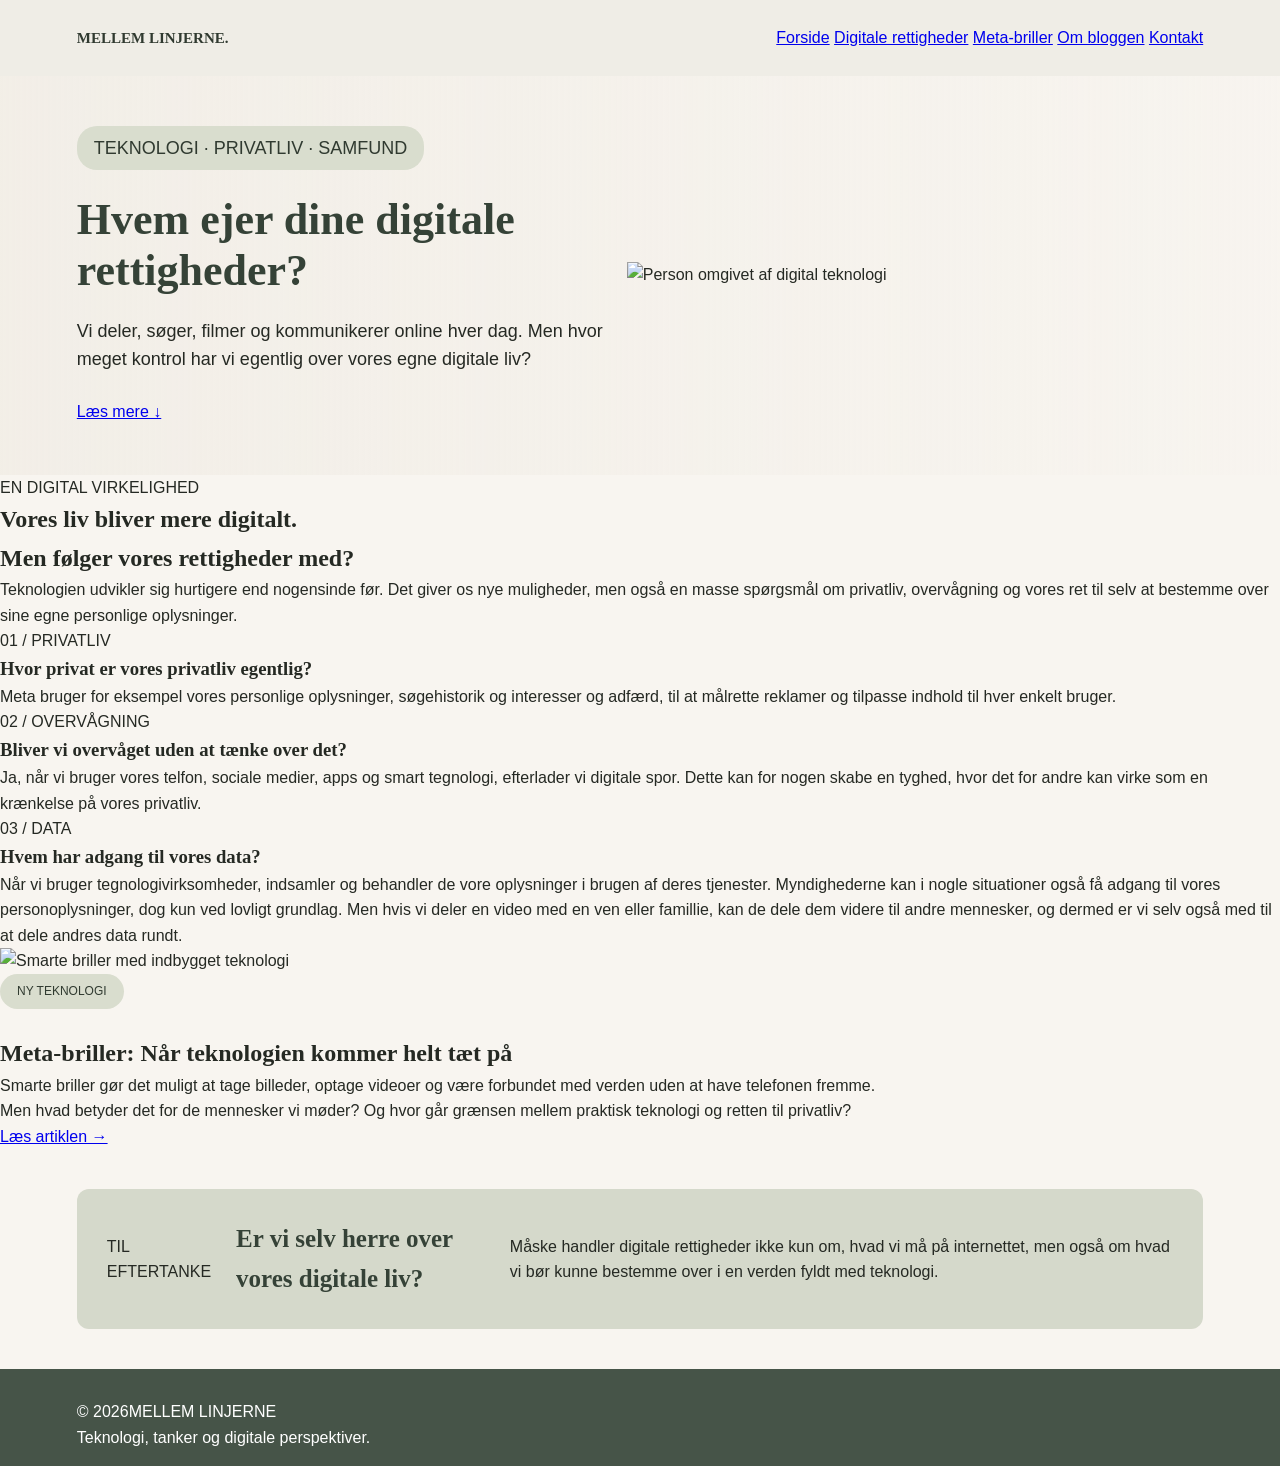
==== digitale-rettigheder.html @ 54dffe52 "Replace om.html with digitale-rettigheder.html content" ====
<!DOCTYPE html>
<html lang="da">
<head>
    <meta charset="UTF-8">
    <meta name="viewport" content="width=device-width, initial-scale=1.0">
    <title>Digitale rettigheder</title>
    <link rel="stylesheet" href="css/style.css">
</head>
<body>

    <header class="header">
    <a href="#" class="logo">MELLEM LINJERNE.</a>

    <nav>
        <a href="index.html">Forside</a>
        <a href="digitale-rettigheder.html">Digitale rettigheder</a>
        <a href="meta-briller.html">Meta-briller</a>
        <a href="om.html">Om bloggen</a>
        <a href="kontakt.html">Kontakt</a>
    </nav>
</header>

<main>

    <section class="hero">
        <div class="hero-text">
            <p class="category">TEKNOLOGI · PRIVATLIV · SAMFUND</p>

            <h1>Hvem ejer dine digitale rettigheder?</h1>

            <p>
                Vi deler, søger, filmer og kommunikerer online hver dag.
                Men hvor meget kontrol har vi egentlig over vores egne digitale liv?
            </p>

            <a href="#topics" class="read-button">
                Læs mere ↓
            </a>
        </div>

        <div class="hero-image">
            <img src="img/digital.jpg" alt="Person omgivet af digital teknologi">
        </div>
    </section>


    <section class="intro">
        <p class="small-heading">EN DIGITAL VIRKELIGHED</p>

        <h2>Vores liv bliver mere digitalt.<br>
        Men følger vores rettigheder med?</h2>

        <p>
            Teknologien udvikler sig hurtigere end nogensinde før.
            Det giver os nye muligheder, men også en masse spørgsmål
            om privatliv, overvågning og vores ret til selv at bestemme
            over sine egne personlige oplysninger.
        </p>
    </section>


    <section class="topics" id="topics">

        <article class="topic-card">
            <span>01 / PRIVATLIV</span>
            <h3>Hvor privat er vores privatliv egentlig?</h3>
            <p>
                Meta bruger for eksempel vores personlige oplysninger, søgehistorik og interesser og adfærd, til at målrette reklamer og tilpasse indhold til hver enkelt bruger.
            </p>
        </article>

        <article class="topic-card">
            <span>02 / OVERVÅGNING</span>
            <h3>Bliver vi overvåget uden at tænke over det?</h3>
            <p>
                Ja, når vi bruger vores telfon, sociale medier, apps og smart tegnologi, efterlader vi digitale spor.
                Dette kan for nogen skabe en tyghed, hvor det for andre kan virke som en krænkelse på vores privatliv.
            </p>
        </article>

        <article class="topic-card">
            <span>03 / DATA</span>
            <h3>Hvem har adgang til vores data?</h3>
            <p>
                Når vi bruger tegnologivirksomheder, indsamler og behandler de vore oplysninger i brugen af deres tjenester.
                Myndighederne kan i nogle situationer også få adgang til vores personoplysninger, dog kun ved lovligt grundlag.
                Men hvis vi deler en video med en ven eller famillie, kan de dele dem videre til andre mennesker, og dermed er vi selv også med til at dele andres data rundt.
            </p>
        </article>

    </section>


    <section class="article">

        <div class="article-image">
            <img src="img/metabriller.jpg"
                 alt="Smarte briller med indbygget teknologi">
        </div>

        <div class="article-text">
            <p class="category">NY TEKNOLOGI</p>

            <h2>Meta-briller: Når teknologien kommer helt tæt på</h2>

            <p>
                Smarte briller gør det muligt at tage billeder,
                optage videoer og være forbundet med verden
                uden at have telefonen fremme.
            </p>

            <p>
                Men hvad betyder det for de mennesker vi møder?
                Og hvor går grænsen mellem praktisk teknologi
                og retten til privatliv?
            </p>

            <a href="meta-briller.html" class="read-button">Læs artiklen →</a>
        </div>

    </section>


    <section class="reflection">
        <p class="small-heading">TIL EFTERTANKE</p>

        <h2>Er vi selv herre over vores digitale liv?</h2>

        <p>
            Måske handler digitale rettigheder ikke kun om,
            hvad vi må på internettet, men også om hvad vi
            bør kunne bestemme over i en verden fyldt med teknologi.
        </p>
    </section>

</main>


<footer>
    <p>© 2026MELLEM LINJERNE</p>
    <p>Teknologi, tanker og digitale perspektiver.</p>
</footer>

    
</body>
</html>
---- css/style.css ----
/* 1. Forside */

* {
    margin: 0;
    padding: 0;
    box-sizing: border-box;
}

body {
    display: block;
    width: 100%;
    margin: 0;
    font-family: Arial, sans-serif;
    background-color: #F2EEE7;
    color: #292D29;
    line-height: 1.6;
}

main{
    display: block;
    width: 100%;
}

h1, h2, h3 {
    font-family: Georgia, serif;
}


/* 2. MENU / NAVIGATION */

.navigation {
    display: flex;
    justify-content: space-between;
    align-items: center;
    padding: 20px 6%;
    background-color: #F2EEE7;
}

.logo {
    font-family: Georgia, "Times New Roman", serif;
    font-size: 32px;
    font-weight: 700;
    color: #303a30;
    text-decoration: none;
    text-transform: uppercase;
    letter-spacing: 0;
}

.menu {
    display: flex;
    list-style: none;
    gap: 30px;
}

.menu a {
    text-decoration: none;
    color: #292D29;
    font-size: 15px;
    transition: color 0.3s;
}

.menu a:hover {
    color: #89947F;
}


/* 3. HERO */

.hero {
    min-height: 380px;
    display: flex;
    width: 100%;
    min-height: 380px;
    align-items: center;
    padding: 50px 6%;

    background-image:
        linear-gradient(
            90deg,
            rgba(242, 238, 231, 0.96),
            rgba(242, 238, 231, 0.1)
        ),
        url("img/hero.jpg");

    background-size: cover;
    background-position: center;
}

.hero-text {
    width: 100%;
    max-width: 550px;
}

.hero h1 {
    font-size: 44px;
    color: #354237;
    line-height: 1.15;
    margin-bottom: 20px;
}

.hero p {
    font-size: 18px;
    margin-bottom: 25px;
}

.knap {
    display: inline-block;
    background-color: #596858;
    color: white;
    padding: 12px 25px;
    border-radius: 25px;
    text-decoration: none;
}

.knap:hover {
    background-color: #354237;
}


/* 4. META-BRILLE ARTIKEL */

.featured {
    display: flex;
    align-items: center;
    gap: 30px;
    width: 88%;
    margin: 35px auto;
    background-color: #E9E4DB;
    border-radius: 12px;
    overflow: hidden;
}

.featured img {
    width: 45%;
    height: 220px;
    object-fit: cover;
}

.featured-text {
    padding: 20px;
}

.kategori {
    display: inline-block;
    background-color: #B7BEA9;
    padding: 4px 13px;
    border-radius: 20px;
    font-size: 13px;
    margin-bottom: 10px;
}

.featured h2 {
    font-size: 25px;
    margin-bottom: 10px;
}

.featured p {
    margin-bottom: 15px;
}

.featured a,
.article-card a {
    color: #354237;
    font-weight: bold;
    text-decoration: none;
}


/* 5. BLOGINDLÆG */

.articles {
    display: block;
    width: 88%;
    margin: 50px auto;
}

.articles > h2 {
    font-size: 28px;
    color: #354237;
    margin-bottom: 25px;
}

.article-grid {
    display: grid;
    grid-template-columns: repeat(3, 1fr);
    gap: 25px;
}

.article-card {
    background-color: #E9E4DB;
    border-radius: 12px;
    overflow: hidden;
    transition: transform 0.3s;
}

.article-card:hover {
    transform: translateY(-5px);
}

.article-card img {
    width: 100%;
    height: 170px;
    object-fit: cover;
}

.article-content {
    padding: 18px;
}

.article-card h3 {
    font-size: 20px;
    margin-bottom: 10px;
}

.article-card p {
    font-size: 15px;
    margin-bottom: 15px;
}


/* 6. REFLEKSIONSFELT */

.reflection {
    display: flex;
    justify-content: space-around;
    align-items: center;
    gap: 25px;
    width: 88%;
    margin: 40px auto;
    padding: 30px;
    background-color: #D5D9CB;
    border-radius: 12px;
}

.reflection h2 {
    color: #354237;
    font-size: 25px;
}


/* 7. FOOTER og BUND */

footer {
    display: block;
    width: 100%;
    background-color: #465448;
    color: white;
    padding: 30px 6% 15px;
}

.footer-content {
    display: flex;
    justify-content: space-between;
    align-items: center;
    gap: 20px;
    flex-wrap: wrap;
}

.footer-content h2 {
    font-size: 20px;
}

.footer-links {
    display: flex;
    gap: 20px;
}

.footer-links a {
    color: white;
    text-decoration: none;
}

.footer-links a:hover {
    text-decoration: underline;
}

.copyright {
    text-align: center;
    margin-top: 25px;
    font-size: 13px;
}


/* 8. RESPONSIVT DESIGN – MOBIL */

@media (max-width: 768px) {

    .navigation {
        flex-direction: column;
        gap: 20px;
    }

    .menu {
        flex-wrap: wrap;
        justify-content: center;
        gap: 15px;
    }

    .hero {
        min-height: 350px;
        background-position: center;
    }

    .hero h1 {
        font-size: 32px;
    }

    .featured {
        flex-direction: column;
    }

    .featured img {
        width: 100%;
        height: 200px;
    }

    .article-grid {
        grid-template-columns: 1fr;
    }

    .reflection {
        flex-direction: column;
        text-align: center;
    }

    .footer-content {
        flex-direction: column;
        text-align: center;
    }

    .footer-links {
        flex-wrap: wrap;
        justify-content: center;
    }
}


/* 9. TILGÆNGELIGHED */

a:focus-visible {
    outline: 3px solid #354237;
    outline-offset: 4px;
}






/* META-BRILLER – MELLEM LINJERNE */


/* 1. FARVER */

:root {
    --cream: #F2EEE7;
    --card: #E9E4DB;
    --green: #465448;
    --green-dark: #354237;
    --sage: #B7BEA9;
    --text: #292D29;
}


/* 2. GENERELLE INDSTILLINGER */

body {
    background-color: var(--cream);
}

.logo {
    font-family: Georgia, "Times New Roman", serif;
    font-size: 32px;
    font-weight: 700;
    color: #303a30;
    text-decoration: none;
    text-transform: uppercase;
    letter-spacing: 0;
}

/* 3. BRØDKRUMMESTI */

.breadcrumb {
    width: 88%;
    max-width: 1250px;
    margin: 18px auto 12px;
    color: #687166;
    font-size: 13px;
}

.breadcrumb a {
    color: var(--green-dark);
    text-decoration: none;
}

.breadcrumb span {
    padding: 0 7px;
    color: #9A9C91;
}


/* 4. TOPSEKTION / HERO */

.meta-hero {
    width: 88%;
    max-width: 1250px;
    min-height: 390px;
    margin: 0 auto 45px;

    display: grid;
    grid-template-columns: 0.9fr 1.1fr;
    align-items: center;

    gap: 35px;
    padding: 32px;

    background-color: var(--card);
    border-radius: 14px;
    overflow: hidden;
}

.meta-hero-text {
    padding: 12px 0 12px 12px;
}

.meta-hero h1 {
    font-family: Georgia, serif;
    color: var(--green-dark);
    font-size: clamp(34px, 4vw, 49px);
    line-height: 1.08;
    margin: 13px 0 18px;
}

.meta-hero p {
    font-size: 17px;
    max-width: 480px;
    margin-bottom: 23px;
}

.meta-hero img {
    width: 100%;
    height: 320px;
    object-fit: cover;
    border-radius: 10px;
}


/* 5. ARTIKEL LAYOUT */

.article-layout {
    width: 88%;
    max-width: 1120px;
    margin: 0 auto 65px;

    display: grid;
    grid-template-columns: minmax(0, 2fr) minmax(220px, 0.8fr);

    gap: 55px;
    align-items: start;
}

.article-main {
    min-width: 0;
}

.article-main p {
    font-size: 16px;
    line-height: 1.8;
    margin: 0 0 20px;
}

.article-main .article-intro {
    font-family: Georgia, serif;
    font-size: 21px;
    line-height: 1.55;
    color: var(--green-dark);
}

.article-main h2 {
    font-family: Georgia, serif;
    font-size: 29px;
    line-height: 1.2;
    color: var(--green-dark);
    margin: 38px 0 14px;
}


/* 6. CITAT */

.quote-box {
    margin: 32px 0;
    padding: 25px 30px;

    background-color: #E3E5D9;
    border-left: 4px solid var(--green);
    border-radius: 0 12px 12px 0;
}

.quote-mark {
    display: block;
    font-family: Georgia, serif;
    font-size: 42px;
    line-height: 0.8;
    color: var(--green);
}

.quote-box p {
    font-family: Georgia, serif;
    font-size: 21px;
    font-style: italic;
    color: var(--green-dark);
    margin: 8px 0 0;
}


/* 7. FUNKTIONSKORT */

.feature-grid {
    display: grid;
    grid-template-columns: repeat(3, 1fr);
    gap: 15px;
    margin: 24px 0 34px;
}

.feature-card {
    background-color: var(--card);
    border-radius: 12px;
    padding: 20px 17px;
}

.feature-icon {
    font-size: 27px;
    color: var(--green);
    margin-bottom: 8px;
}

.feature-card h3 {
    font-family: Georgia, serif;
    font-size: 18px;
    color: var(--green-dark);
    margin-bottom: 8px;
}

.feature-card p {
    font-size: 14px;
    line-height: 1.55;
    margin: 0;
}


/* 8. REFLEKSIONSFELT */

.reflection-box {
    display: flex;
    gap: 18px;
    align-items: center;

    margin: 34px 0;
    padding: 24px;

    background-color: var(--sage);
    border-radius: 12px;
}

.reflection-symbol {
    font-size: 34px;
    color: var(--green-dark);
}

.reflection-box h2 {
    font-size: 24px;
    margin: 0 0 7px;
}

.reflection-box p {
    margin: 0;
    font-size: 15px;
}


/* 9. AFSLUTTENDE ARTIKELBOKS */

.article-end {
    margin-top: 40px;
    padding: 25px;
    background-color: var(--card);
    border-radius: 12px;
}

.article-end p {
    margin: 12px 0 0;
}


/* 10. SIDEBAR */

.article-sidebar {
    position: sticky;
    top: 25px;
}

.sidebar-card,
.sidebar-note {
    padding: 23px;
    background-color: var(--card);
    border-radius: 12px;
    margin-bottom: 18px;
}

.sidebar-card h2,
.sidebar-note h2 {
    font-family: Georgia, serif;
    font-size: 22px;
    color: var(--green-dark);
    margin-bottom: 15px;
}

.sidebar-card a {
    display: block;
    padding: 12px 0;
    border-top: 1px solid #D4D0C7;

    color: var(--text);
    text-decoration: none;
    font-size: 14px;
}

.sidebar-card a span {
    float: right;
    color: var(--green);
}

.sidebar-card a:hover {
    color: var(--green);
}

.sidebar-note {
    background-color: #E3E5D9;
}

.sidebar-note p {
    font-size: 14px;
    line-height: 1.65;
}


/* 11. RESPONSIVT DESIGN – TABLET */

@media (max-width: 900px) {

    .meta-hero,
    .article-layout {
        width: 92%;
    }

    .article-layout {
        gap: 25px;
    }

    .meta-hero {
        gap: 22px;
        padding: 24px;
    }

    .meta-hero img {
        height: 280px;
    }

}


/* 12. RESPONSIVT DESIGN – MOBIL */

@media (max-width: 680px) {

    .breadcrumb {
        width: 90%;
    }

    .meta-hero {
        width: 90%;
        grid-template-columns: 1fr;
        gap: 20px;
        padding: 22px;
        margin-bottom: 32px;
    }

    .meta-hero-text {
        padding: 0;
    }

    .meta-hero h1 {
        font-size: 34px;
    }

    .meta-hero p {
        font-size: 16px;
    }

    .meta-hero img {
        height: 220px;
        grid-row: 2;
    }

    .article-layout {
        width: 90%;
        grid-template-columns: 1fr;
        gap: 12px;
        margin-bottom: 40px;
    }

    .article-main .article-intro {
        font-size: 19px;
    }

    .article-main h2 {
        font-size: 25px;
        margin-top: 30px;
    }

    .article-main p {
        font-size: 15px;
    }

    .feature-grid {
        grid-template-columns: 1fr;
    }

    .feature-card {
        display: grid;
        grid-template-columns: 35px 1fr;
        column-gap: 10px;
    }

    .feature-icon {
        grid-row: span 2;
    }

    .feature-card h3 {
        align-self: end;
    }

    .feature-card p {
        grid-column: 2;
    }

    .article-sidebar {
        position: static;
    }

    .quote-box {
        padding: 22px;
    }

    .quote-box p {
        font-size: 19px;
    }

}



/* KONTAKTFORMULAR-SIDEN */

body {
    background-color: #f8f5f0;
    color: #252923;
    font-family: Arial, sans-serif;
}


/* NAVIGATION */

.header {
    display: flex;
    align-items: center;
    justify-content: space-between;
    width: 100%;
    padding: 25px 6%;
    background-color: #efede6;
    box-sizing: border-box;
}

.logo {
    font-family: Georgia, "Times New Roman", serif;
    font-size: 15px;
    font-weight: bold;
    color: #303a30;
}

.navigation {
    display: flex;
    gap: 35px;
}

.navigation a {
    text-decoration: none;
    color: #252923;
    font-size: 15px;
    transition: 0.3s;
}

.navigation a:hover,
.navigation a.active {
    color: #697562;
}

.menu-icon {
    display: none;
    font-size: 25px;
}


/* HERO */

.contact-hero {
    min-height: 350px;
    background-color: #eae7df;
    display: flex;
    align-items: center;
    padding: 60px 8%;
    background-image: linear-gradient(
        90deg,
        rgba(234,231,223,0.98),
        rgba(234,231,223,0.65)
    );
}

.hero-content {
    max-width: 650px;
}

.overline {
    color: #697562;
    letter-spacing: 3px;
    font-size: 12px;
    margin-bottom: 20px;
}

.hero-content h1 {
    font-family: Georgia, serif;
    font-size: 58px;
    line-height: 1.1;
    color: #303a30;
    margin-bottom: 20px;
}

.hero-content p:last-child {
    font-size: 17px;
    line-height: 1.7;
    max-width: 550px;
}


/* KONTAKTOMRÅDE */

.contact-section {
    display: grid;
    grid-template-columns: 1fr 1.2fr;
    gap: 80px;
    max-width: 1200px;
    margin: 80px auto;
    padding: 0 40px;
}

.contact-intro {
    padding-top: 20px;
}

.category {
    display: inline-block;
    background-color: #d9ddce;
    color: #303a30;
    padding: 8px 17px;
    border-radius: 20px;
    font-size: 12px;
    margin-bottom: 25px;
}

.contact-intro h2,
.contact-form-container h2 {
    font-family: Georgia, serif;
    color: #303a30;
    font-size: 34px;
    margin-bottom: 22px;
}

.contact-intro p {
    line-height: 1.8;
    font-size: 16px;
    color: #555950;
    margin-bottom: 20px;
}

.contact-note {
    display: flex;
    align-items: center;
    gap: 15px;
    background-color: #e5e7dc;
    padding: 20px;
    border-radius: 12px;
    margin-top: 35px;
}

.contact-note span {
    font-size: 30px;
    color: #697562;
}

.contact-note p {
    margin: 0;
    font-family: Georgia, serif;
    font-style: italic;
}


/* KONTAKTFORMULAR */

.contact-form-container {
    background-color: #fffdfa;
    padding: 40px;
    border-radius: 15px;
    box-shadow: 0 5px 25px rgba(0,0,0,0.04);
}

.contact-form-container h2 {
    font-size: 30px;
    margin-bottom: 10px;
}

.form-description {
    color: #777;
    font-size: 14px;
    line-height: 1.6;
    margin-bottom: 30px;
}

.form-group {
    display: flex;
    flex-direction: column;
    margin-bottom: 23px;
}

.form-group label {
    font-size: 14px;
    font-weight: bold;
    margin-bottom: 10px;
    color: #303a30;
}

.form-group input,
.form-group select,
.form-group textarea {
    width: 100%;
    padding: 14px;
    border: 1px solid #deded6;
    border-radius: 7px;
    background-color: #faf9f6;
    font-family: Arial, sans-serif;
    font-size: 14px;
    color: #303a30;
    outline: none;
    transition: 0.3s;
}

.form-group input:focus,
.form-group select:focus,
.form-group textarea:focus {
    border-color: #697562;
    box-shadow: 0 0 0 2px rgba(105,117,98,0.12);
}

.form-group textarea {
    resize: vertical;
}

.privacy-text {
    font-size: 12px;
    color: #888;
    line-height: 1.6;
    margin-bottom: 25px;
}


/* SEND-KNAP */

.submit-button {
    background-color: #596657;
    color: white;
    border: none;
    padding: 15px 25px;
    border-radius: 30px;
    font-size: 15px;
    cursor: pointer;
    transition: 0.3s;
}

.submit-button span {
    margin-left: 12px;
    font-size: 18px;
}

.submit-button:hover {
    background-color: #414d40;
    transform: translateY(-2px);
}


/* FOOTER */

.footer {
    background-color: #414c40;
    color: white;
    padding: 30px 6%;
    display: flex;
    align-items: center;
    justify-content: space-between;
    gap: 25px;
}

.footer-logo {
    font-family: Georgia, serif;
    font-size: 19px;
    line-height: 0.9;
}

.footer p {
    font-size: 13px;
}

.footer-links {
    display: flex;
    gap: 25px;
}

.footer-links a {
    color: white;
    text-decoration: none;
    font-size: 13px;
}

.footer-links a:hover {
    text-decoration: underline;
}


/* MOBILVENLIGT DESIGN */

@media (max-width: 800px) {

    .header {
        padding: 20px 5%;
    }

    .navigation {
        display: none;
    }

    .menu-icon {
        display: block;
    }

    .contact-hero {
        padding: 55px 7%;
    }

    .hero-content h1 {
        font-size: 42px;
    }

    .contact-section {
        grid-template-columns: 1fr;
        gap: 35px;
        margin: 45px auto;
        padding: 0 6%;
    }

    .contact-form-container {
        padding: 25px;
    }

    .contact-intro h2 {
        font-size: 29px;
    }

    .footer {
        flex-direction: column;
        text-align: center;
    }

    .footer-links {
        flex-wrap: wrap;
        justify-content: center;
    }
}

/* OM BLOGGEEN */

.desværre-billede{
    width: 50%;
}
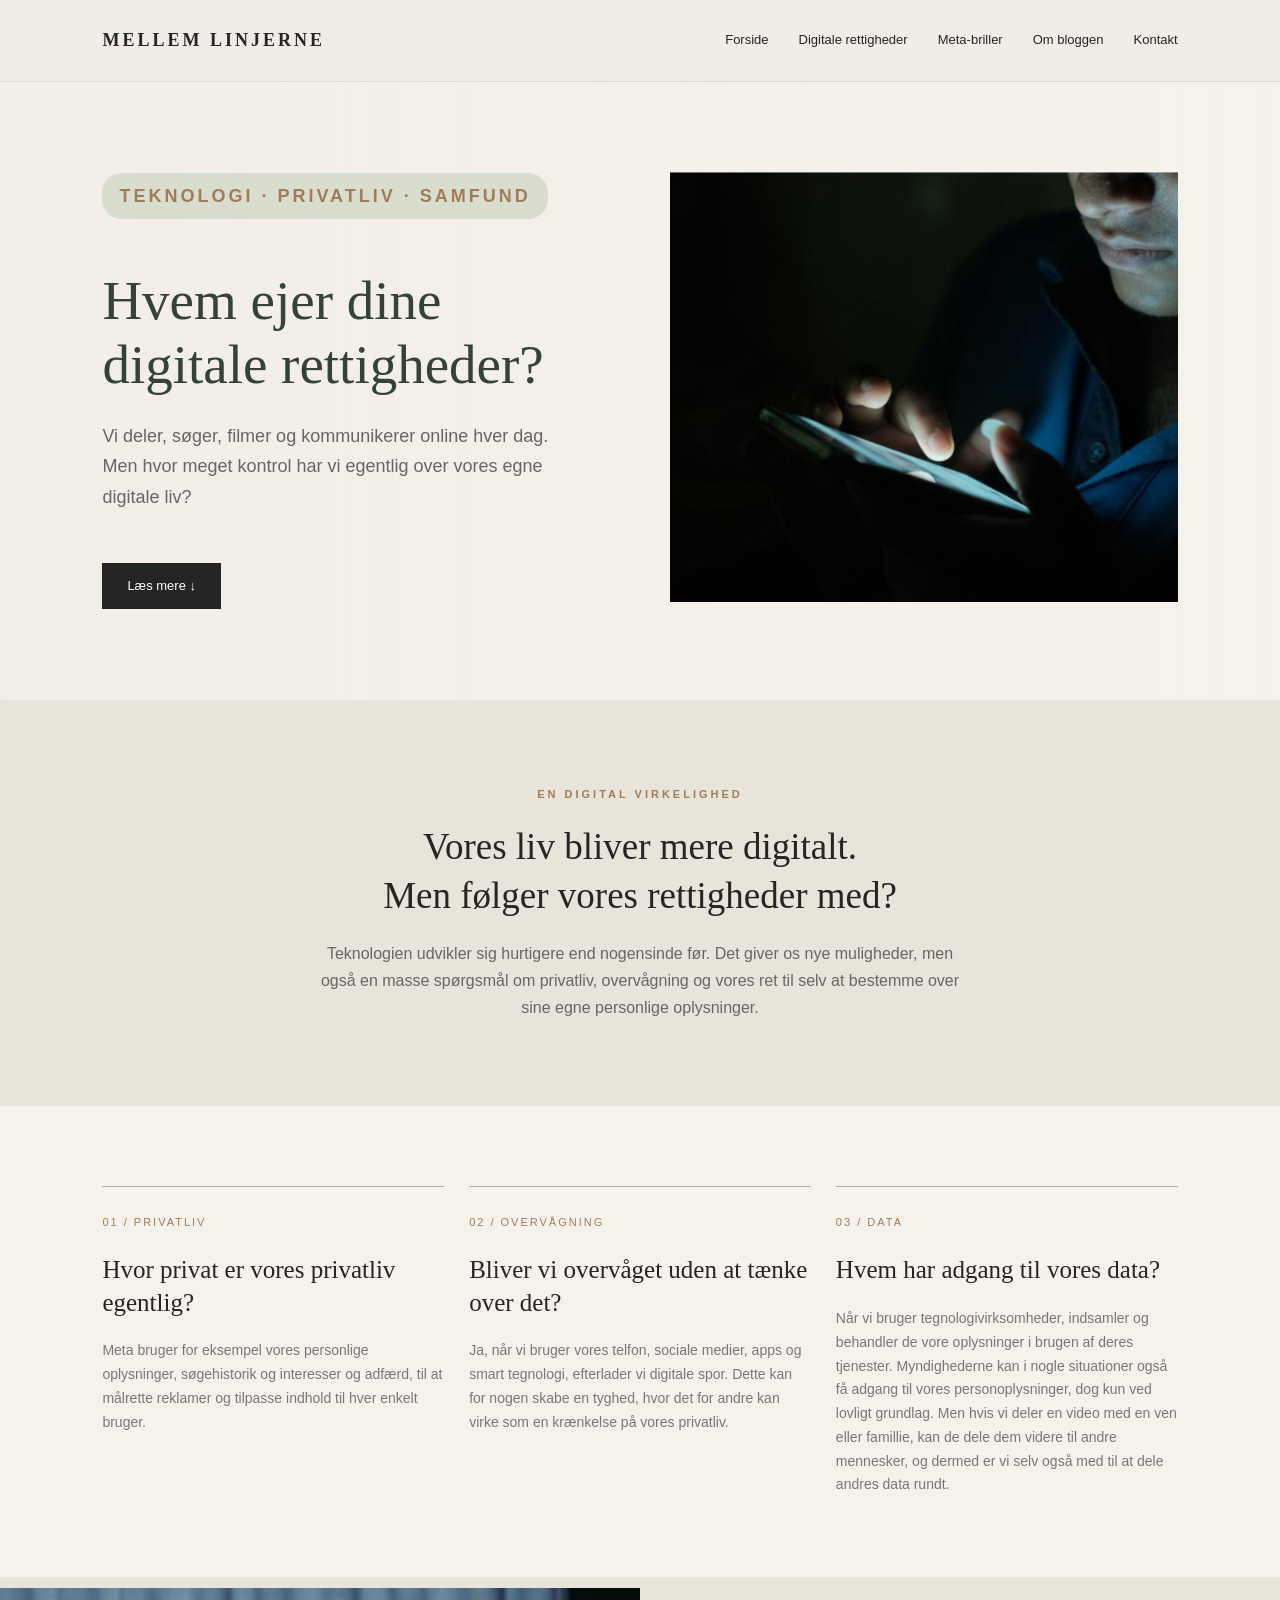
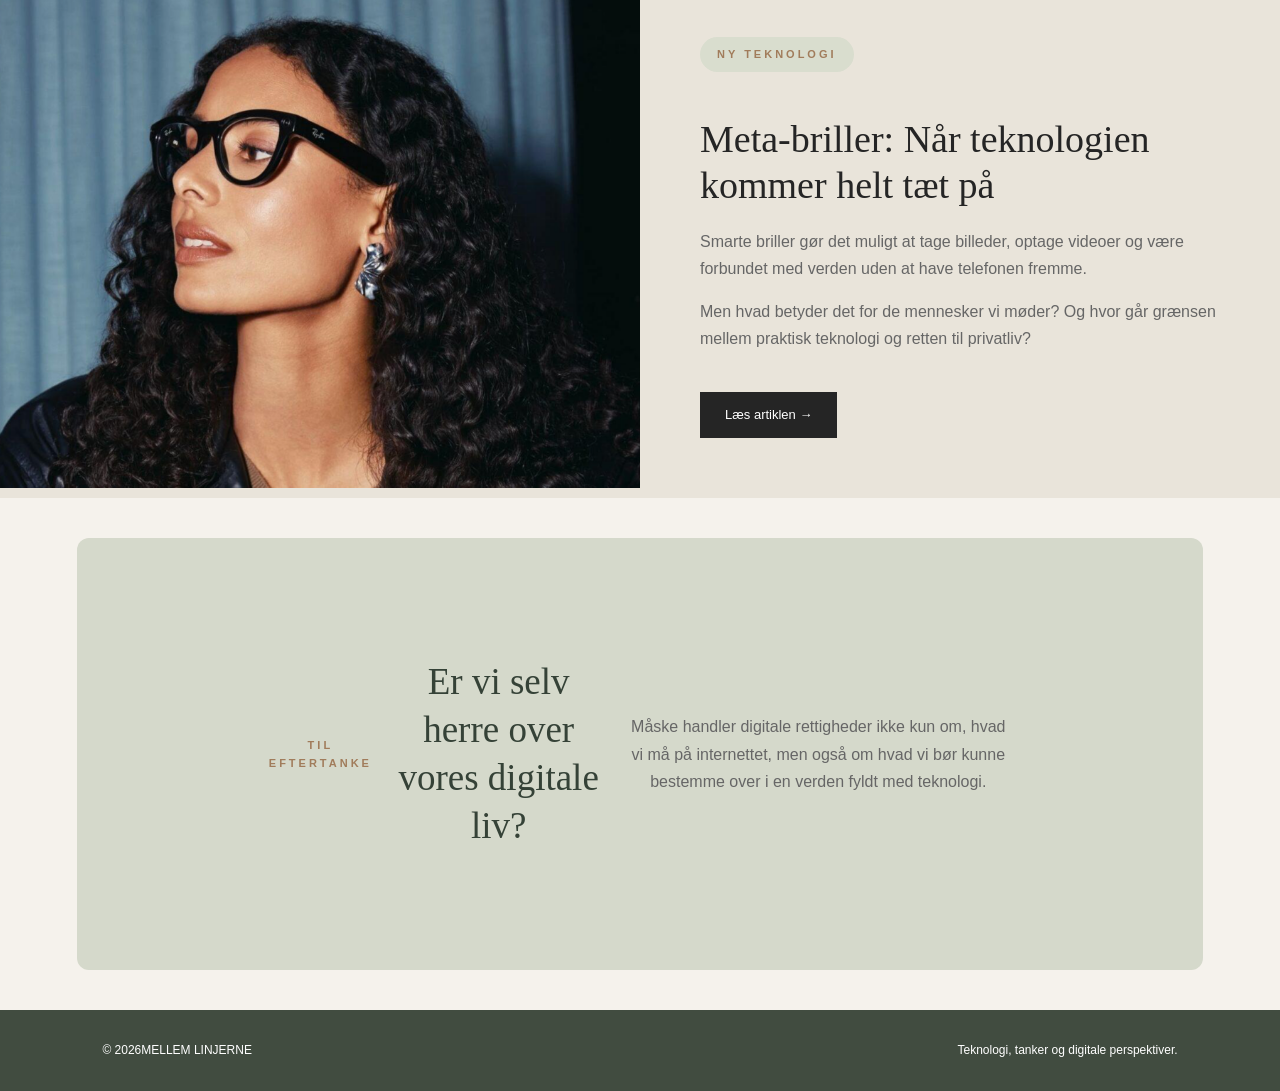
==== commit 1d5036df: "Format HTML file with proper syntax" ====
--- a/digitale-rettigheder.html
+++ b/digitale-rettigheder.html
@@ -9,7 +9,7 @@
 <body>
 
     <header class="header">
-    <a href="#" class="logo">MELLEM LINJERNE.</a>
+    <a href="#" class="logo">MELLEM LINJERNE</a>
 
     <nav>
         <a href="index.html">Forside</a>
--- a/css/style.css
+++ b/css/style.css
@@ -1094,6 +1094,280 @@
     }
 }
 
+/* DIGITALE RETTIGHEDER */
+
+body {
+    background-color: #f5f2ec;
+    color: #252525;
+    font-family: Arial, sans-serif;
+    line-height: 1.7;
+}
+
+html {
+    scroll-behavior: smooth;
+}
+
+
+/* HEADER */
+
+.header {
+    display: flex;
+    justify-content: space-between;
+    align-items: center;
+    padding: 25px 8%;
+    border-bottom: 1px solid #dedbd4;
+}
+
+.logo {
+    font-size: 18px;
+    font-weight: bold;
+    letter-spacing: 3px;
+    color: #252525;
+    text-decoration: none;
+}
+
+nav {
+    display: flex;
+    gap: 30px;
+}
+
+nav a {
+    color: #252525;
+    text-decoration: none;
+    font-size: 13px;
+}
+
+nav a:hover {
+    color: #a17c5b;
+}
+
+
+/* HERO */
+
+.hero {
+    display: grid;
+    grid-template-columns: 1fr 1fr;
+    align-items: center;
+    gap: 60px;
+    padding: 90px 8%;
+}
+
+.category,
+.small-heading {
+    font-size: 11px;
+    letter-spacing: 3px;
+    color: #a17c5b;
+    font-weight: bold;
+}
+
+.hero h1 {
+    font-family: Georgia, serif;
+    font-size: 55px;
+    line-height: 1.15;
+    margin: 25px 0;
+    font-weight: normal;
+}
+
+.hero-text > p:not(.category) {
+    color: #666;
+    max-width: 450px;
+}
+
+.hero-image img {
+    width: 100%;
+    height: 430px;
+    object-fit: cover;
+}
+
+.read-button {
+    display: inline-block;
+    margin-top: 25px;
+    padding: 12px 25px;
+    background-color: #252525;
+    color: white;
+    text-decoration: none;
+    font-size: 13px;
+    transition: 0.3s;
+}
+
+.read-button:hover {
+    background-color: #a17c5b;
+}
+
+
+/* INTRO */
+
+.intro {
+    background-color: #e9e4da;
+    text-align: center;
+    padding: 85px 15%;
+}
+
+.intro h2,
+.reflection h2 {
+    font-family: Georgia, serif;
+    font-size: 37px;
+    font-weight: normal;
+    margin: 20px 0;
+    line-height: 1.3;
+}
+
+.intro p:last-child {
+    max-width: 650px;
+    margin: auto;
+    color: #666;
+}
+
+
+/* TOPICS */
+
+.topics {
+    display: grid;
+    grid-template-columns: repeat(3, 1fr);
+    gap: 25px;
+    padding: 80px 8%;
+}
+
+.topic-card {
+    border-top: 1px solid #b7aa98;
+    padding-top: 20px;
+}
+
+.topic-card span {
+    font-size: 11px;
+    color: #a17c5b;
+    letter-spacing: 2px;
+}
+
+.topic-card h3 {
+    font-family: Georgia, serif;
+    font-size: 25px;
+    font-weight: normal;
+    margin: 20px 0;
+    line-height: 1.3;
+}
+
+.topic-card p {
+    color: #777;
+    font-size: 14px;
+}
+
+
+/* ARTIKEL */
+
+.article {
+    display: grid;
+    grid-template-columns: 1fr 1fr;
+    align-items: center;
+    background-color: #e9e4da;
+}
+
+.article-image img {
+    width: 100%;
+    height: 500px;
+    object-fit: cover;
+    display: block;
+}
+
+.article-text {
+    padding: 60px;
+}
+
+.article-text h2 {
+    font-family: Georgia, serif;
+    font-size: 38px;
+    font-weight: normal;
+    line-height: 1.2;
+    margin: 20px 0;
+}
+
+.article-text p:not(.category) {
+    color: #666;
+    margin-bottom: 15px;
+}
+
+
+/* REFLEKSION */
+
+.reflection {
+    text-align: center;
+    padding: 100px 15%;
+}
+
+.reflection p:last-child {
+    max-width: 600px;
+    margin: auto;
+    color: #666;
+}
+
+
+/* FOOTER */
+
+footer {
+    background-color: #414c40;
+    color: white;
+    padding: 30px 8%;
+    display: flex;
+    justify-content: space-between;
+    font-size: 12px;
+}
+
+
+/* MOBIL */
+
+@media (max-width: 768px) {
+
+    .header {
+        flex-direction: column;
+        gap: 20px;
+    }
+
+    nav {
+        flex-wrap: wrap;
+        justify-content: center;
+        gap: 15px;
+    }
+
+    .hero,
+    .article {
+        grid-template-columns: 1fr;
+    }
+
+    .hero {
+        padding: 50px 7%;
+    }
+
+    .hero h1 {
+        font-size: 40px;
+    }
+
+    .hero-image img {
+        height: 300px;
+    }
+
+    .topics {
+        grid-template-columns: 1fr;
+    }
+
+    .article-text {
+        padding: 35px 7%;
+    }
+
+    .article-image img {
+        height: 300px;
+    }
+
+    .intro,
+    .reflection {
+        padding: 60px 8%;
+    }
+
+    footer {
+        flex-direction: column;
+        gap: 10px;
+    }
+}
+
 /* OM BLOGGEEN */
 
 .desværre-billede{
